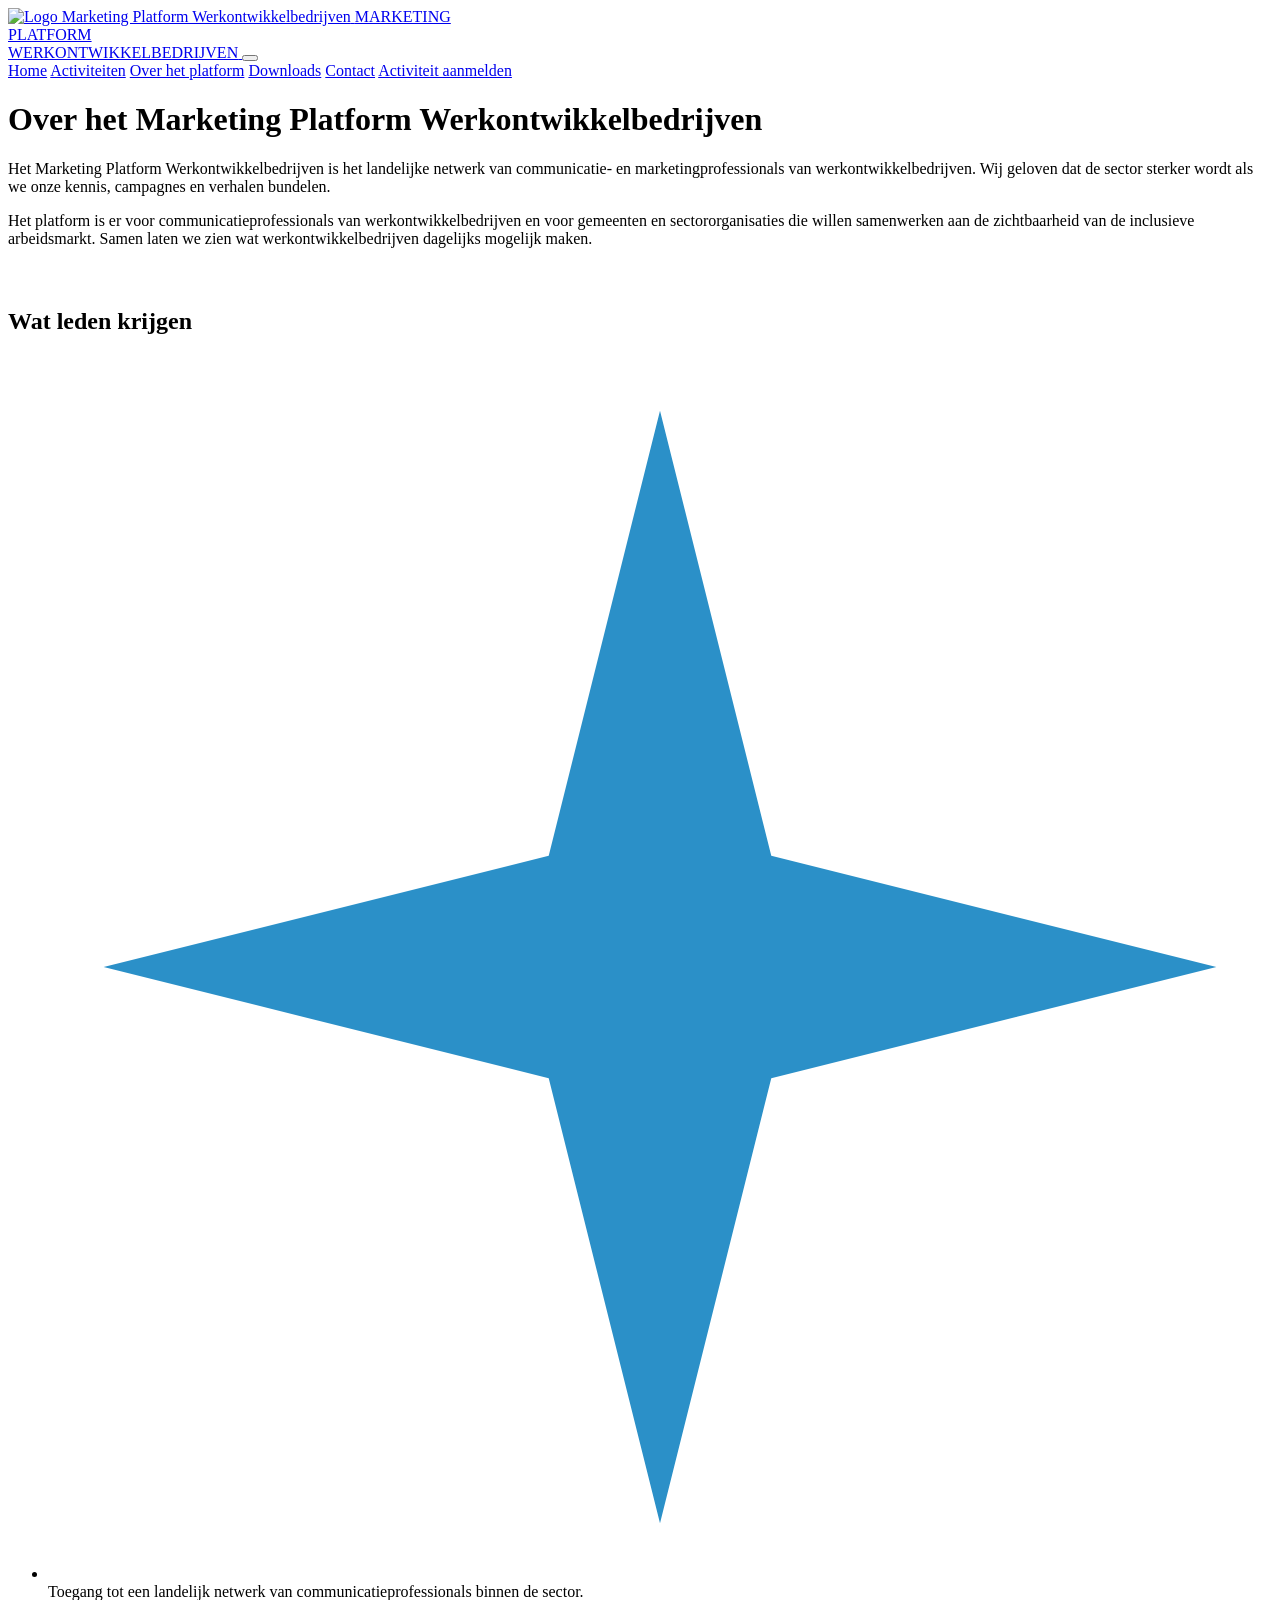
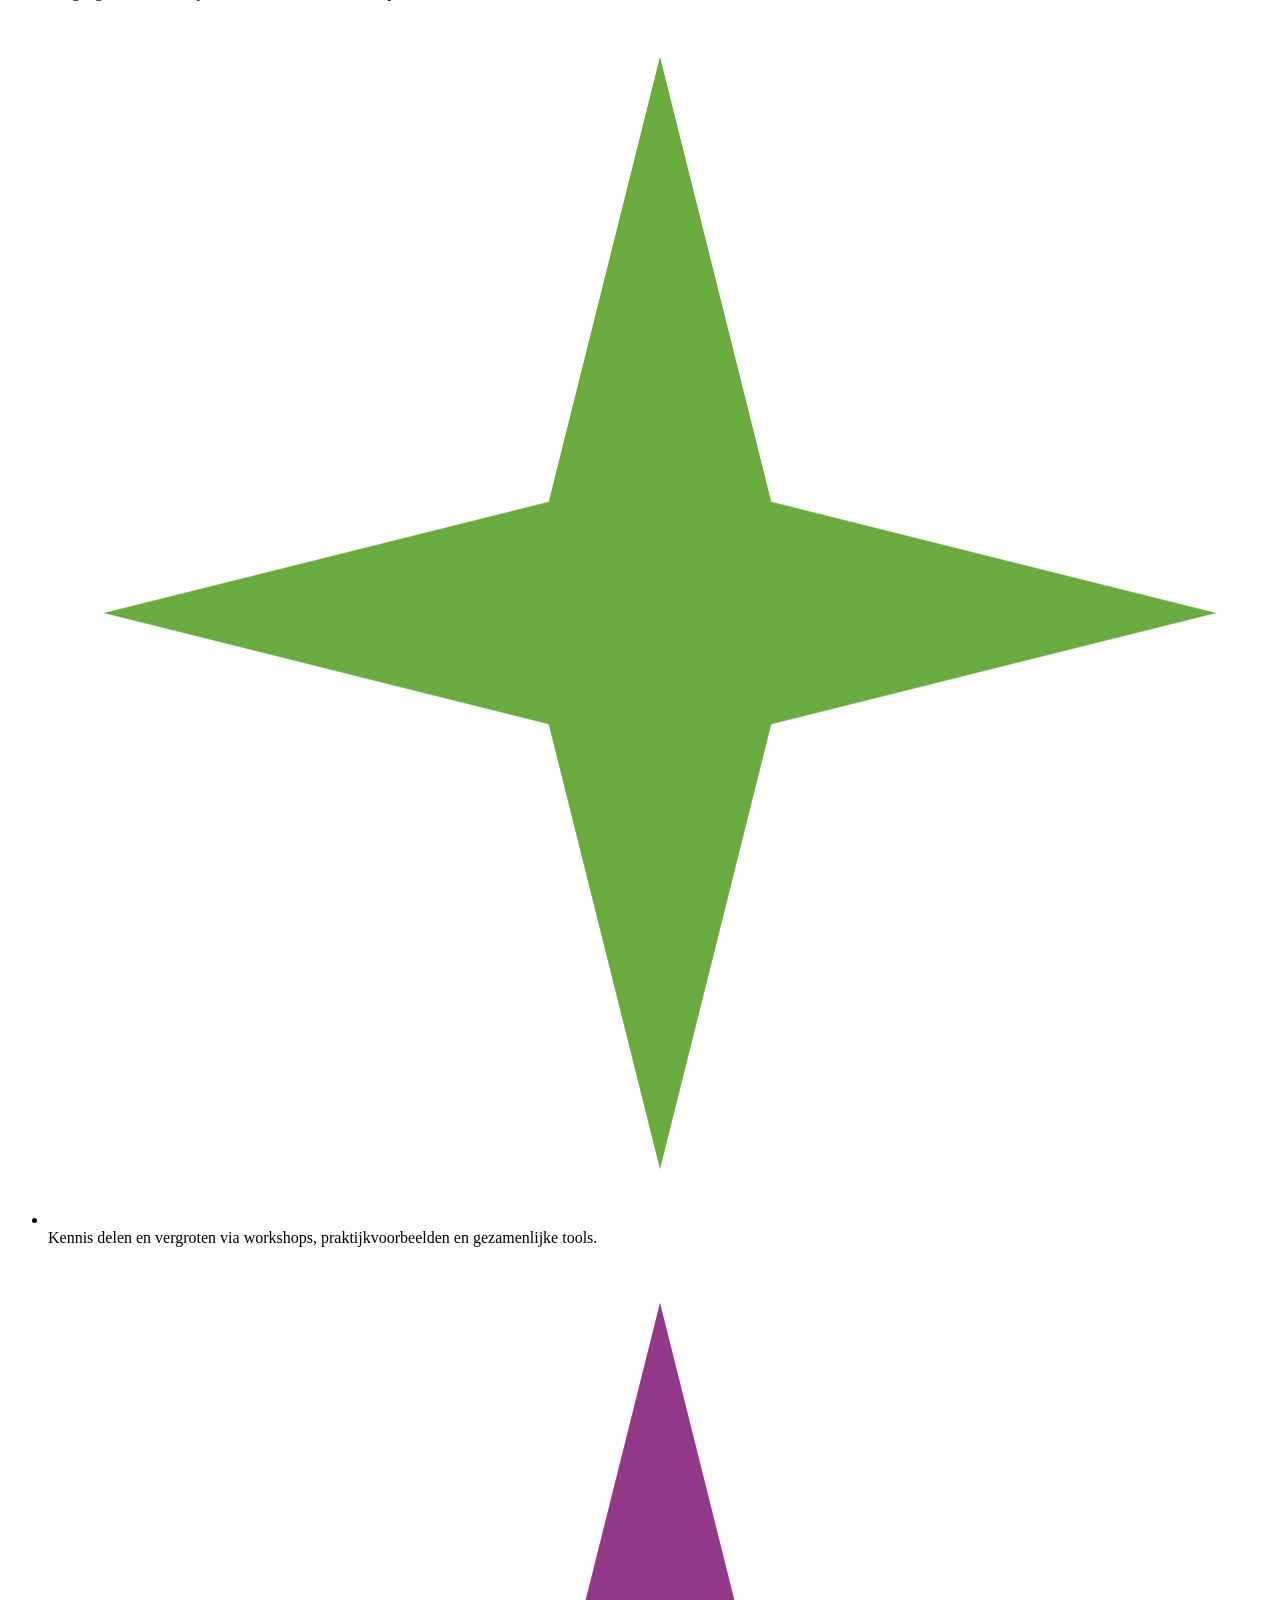
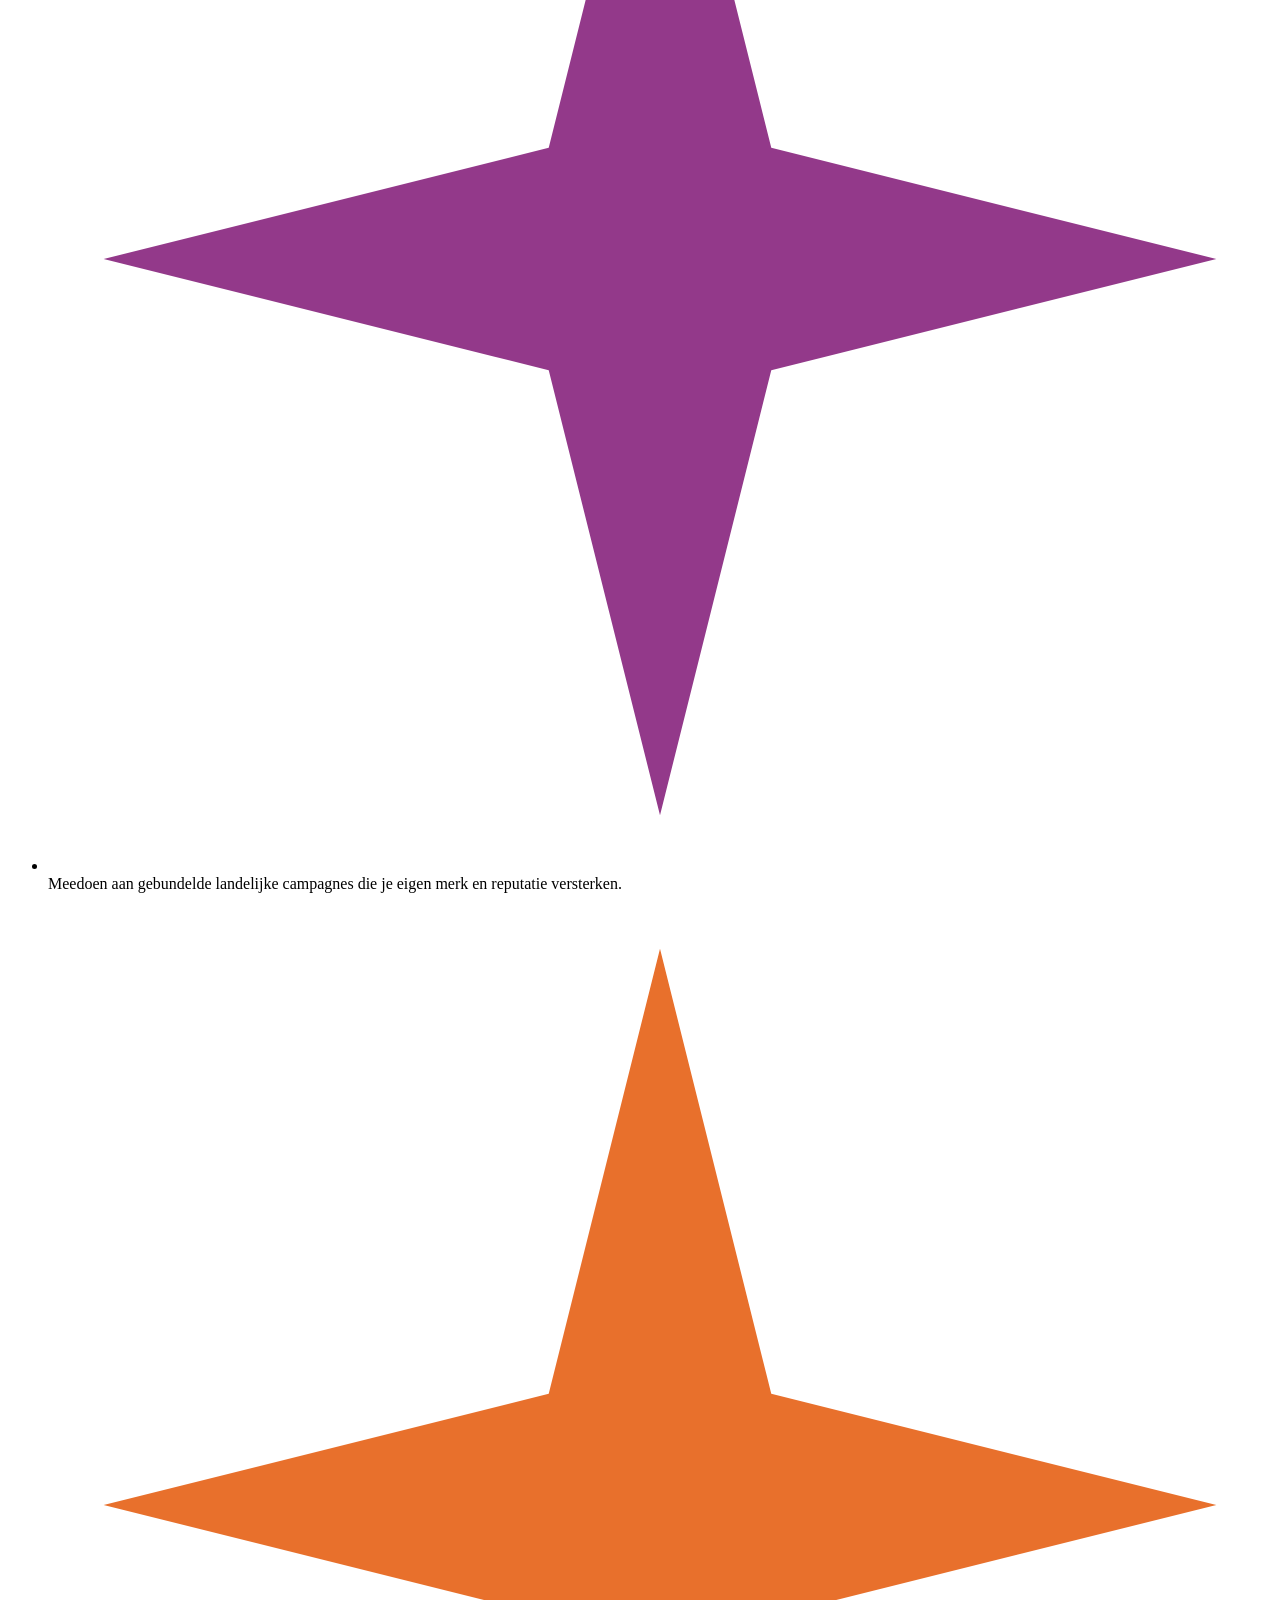
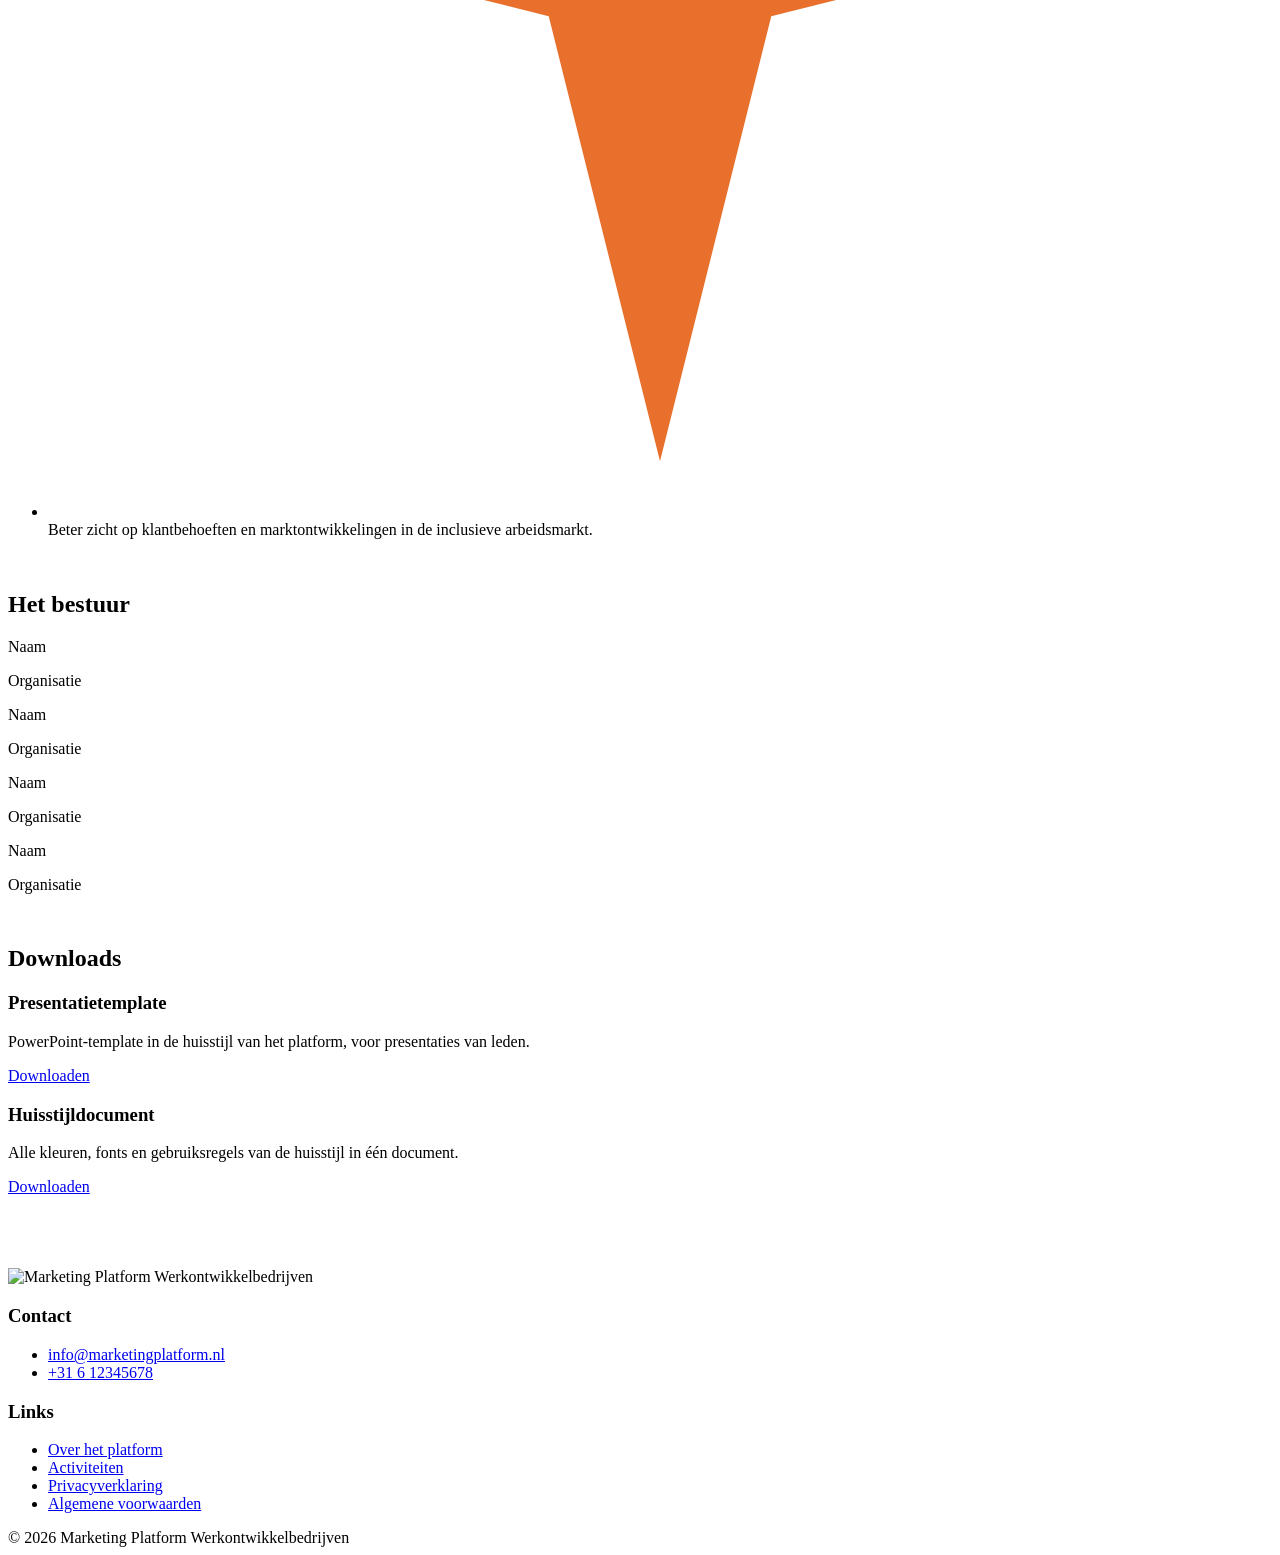
==== over-het-platform.html @ c65a8279 "Add files via upload" ====
<!DOCTYPE html>
<html lang="nl">
<head>
  <meta charset="UTF-8">
  <meta name="viewport" content="width=device-width, initial-scale=1.0">
  <title>Over het platform — Marketing Platform Werkontwikkelbedrijven</title>
  <meta name="description" content="Wat het Marketing Platform Werkontwikkelbedrijven is, wat leden krijgen en wie het bestuur vormt.">
  <link rel="icon" type="image/png" href="assets/logo-icoon.png">
  <link rel="preconnect" href="https://fonts.googleapis.com">
  <link rel="preconnect" href="https://fonts.gstatic.com" crossorigin>
  <link href="https://fonts.googleapis.com/css2?family=Montserrat:wght@500;800&family=Open+Sans:wght@400;600&display=swap" rel="stylesheet">
  <link rel="stylesheet" href="css/stijl.css">
</head>
<body>

<header class="site-header">
  <div class="header-inhoud">
    <a class="logo-link" href="index.html">
      <img src="assets/logo-icoon.png" alt="Logo Marketing Platform Werkontwikkelbedrijven">
      <span class="logo-tekst">
        <span class="regel1">MARKETING<br>PLATFORM</span><br>
        <span class="regel2">WERKONTWIKKELBEDRIJVEN</span>
      </span>
    </a>
    <button class="menu-knop" aria-label="Menu openen" aria-expanded="false" onclick="toggleMenu(this)">
      <span></span><span></span><span></span>
    </button>
    <nav class="hoofdnav" id="hoofdnav" aria-label="Hoofdnavigatie">
      <a href="index.html">Home</a>
      <a href="activiteiten.html">Activiteiten</a>
      <a href="over-het-platform.html" class="actief">Over het platform</a>
      <a href="#downloads">Downloads</a>
      <a href="index.html#lid-worden">Contact</a>
      <a href="activiteiten.html#aanmelden" class="knop knop-primair">Activiteit aanmelden</a>
    </nav>
  </div>
</header>

<main>
  <div class="container">

    <div class="pagina-kop">
      <h1>Over het Marketing Platform Werkontwikkelbedrijven</h1>
    </div>

    <section class="intro-blok">
      <p>Het Marketing Platform Werkontwikkelbedrijven is het landelijke netwerk van communicatie- en marketingprofessionals van werkontwikkelbedrijven. Wij geloven dat de sector sterker wordt als we onze kennis, campagnes en verhalen bundelen.</p>
      <p>Het platform is er voor communicatieprofessionals van werkontwikkelbedrijven en voor gemeenten en sectororganisaties die willen samenwerken aan de zichtbaarheid van de inclusieve arbeidsmarkt. Samen laten we zien wat werkontwikkelbedrijven dagelijks mogelijk maken.</p>
    </section>

    <section class="sectie" style="padding-top: 24px;">
      <h2>Wat leden krijgen</h2>
      <ul class="leden-lijst">
        <li>
          <svg class="ster" viewBox="0 0 22 22" aria-hidden="true"><path d="M11 1 L13 9 L21 11 L13 13 L11 21 L9 13 L1 11 L9 9 Z" fill="#2B90C8"/></svg>
          <span>Toegang tot een landelijk netwerk van communicatieprofessionals binnen de sector.</span>
        </li>
        <li>
          <svg class="ster" viewBox="0 0 22 22" aria-hidden="true"><path d="M11 1 L13 9 L21 11 L13 13 L11 21 L9 13 L1 11 L9 9 Z" fill="#6BAC40"/></svg>
          <span>Kennis delen en vergroten via workshops, praktijkvoorbeelden en gezamenlijke tools.</span>
        </li>
        <li>
          <svg class="ster" viewBox="0 0 22 22" aria-hidden="true"><path d="M11 1 L13 9 L21 11 L13 13 L11 21 L9 13 L1 11 L9 9 Z" fill="#93398A"/></svg>
          <span>Meedoen aan gebundelde landelijke campagnes die je eigen merk en reputatie versterken.</span>
        </li>
        <li>
          <svg class="ster" viewBox="0 0 22 22" aria-hidden="true"><path d="M11 1 L13 9 L21 11 L13 13 L11 21 L9 13 L1 11 L9 9 Z" fill="#E8702C"/></svg>
          <span>Beter zicht op klantbehoeften en marktontwikkelingen in de inclusieve arbeidsmarkt.</span>
        </li>
      </ul>
    </section>

    <section class="sectie" style="padding-top: 16px;">
      <h2>Het bestuur</h2>
      <div class="bestuur-rij">
        <div class="bestuur-kaart">
          <p class="naam">Naam</p>
          <p class="organisatie">Organisatie</p>
        </div>
        <div class="bestuur-kaart">
          <p class="naam">Naam</p>
          <p class="organisatie">Organisatie</p>
        </div>
        <div class="bestuur-kaart">
          <p class="naam">Naam</p>
          <p class="organisatie">Organisatie</p>
        </div>
        <div class="bestuur-kaart">
          <p class="naam">Naam</p>
          <p class="organisatie">Organisatie</p>
        </div>
      </div>
    </section>

    <section class="sectie" id="downloads" style="padding-top: 16px; padding-bottom: 72px;">
      <h2>Downloads</h2>
      <div class="download-rij">
        <div class="download-kaart">
          <h3>Presentatietemplate</h3>
          <p>PowerPoint-template in de huisstijl van het platform, voor presentaties van leden.</p>
          <a class="knop knop-omlijnd" href="#">Downloaden</a>
        </div>
        <div class="download-kaart">
          <h3>Huisstijldocument</h3>
          <p>Alle kleuren, fonts en gebruiksregels van de huisstijl in één document.</p>
          <a class="knop knop-omlijnd" href="#">Downloaden</a>
        </div>
      </div>
    </section>

  </div>
</main>

<footer class="site-footer">
  <div class="container footer-inhoud">
    <div class="footer-logo-chip">
      <img src="assets/logo-volledig.png" alt="Marketing Platform Werkontwikkelbedrijven">
    </div>
    <div>
      <h3>Contact</h3>
      <ul>
        <li><a href="mailto:info@marketingplatform.nl">info@marketingplatform.nl</a></li>
        <li><a href="tel:+31612345678">+31 6 12345678</a></li>
      </ul>
    </div>
    <div>
      <h3>Links</h3>
      <ul>
        <li><a href="over-het-platform.html">Over het platform</a></li>
        <li><a href="activiteiten.html">Activiteiten</a></li>
        <li><a href="#">Privacyverklaring</a></li>
        <li><a href="#">Algemene voorwaarden</a></li>
      </ul>
    </div>
  </div>
  <div class="container footer-onder">
    © 2026 Marketing Platform Werkontwikkelbedrijven
  </div>
</footer>

<script>
function toggleMenu(knop) {
  const nav = document.getElementById('hoofdnav');
  const open = nav.classList.toggle('open');
  knop.setAttribute('aria-expanded', open);
  knop.setAttribute('aria-label', open ? 'Menu sluiten' : 'Menu openen');
}
</script>

</body>
</html>
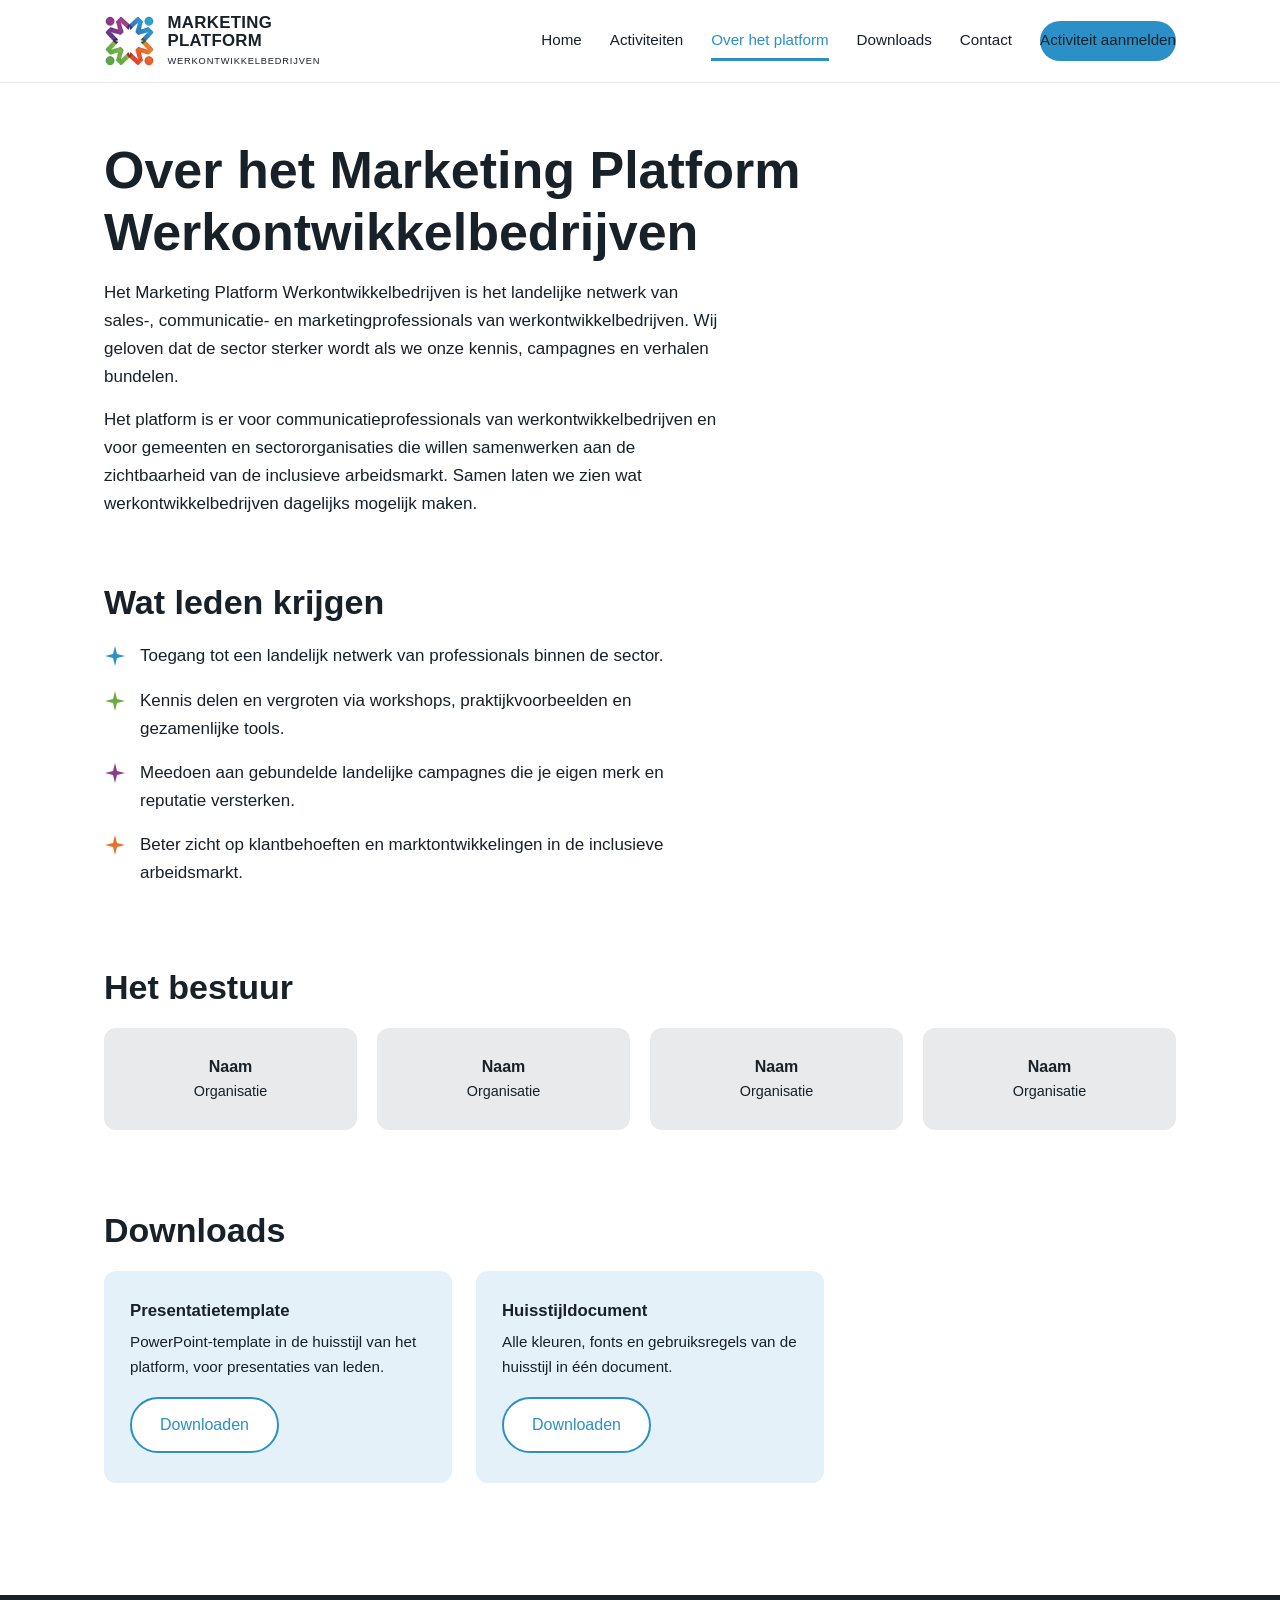
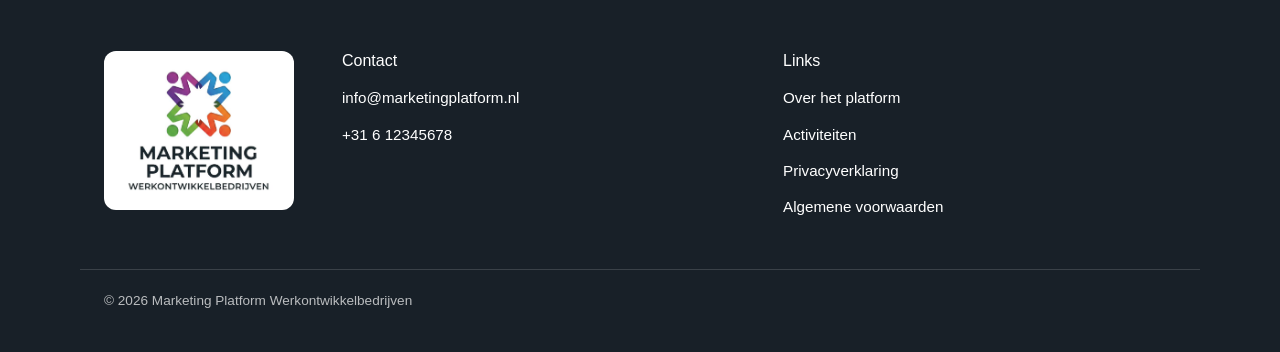
==== commit 30918f8a: "Update description and access details in HTML" ====
--- a/over-het-platform.html
+++ b/over-het-platform.html
@@ -44,7 +44,7 @@
     </div>
 
     <section class="intro-blok">
-      <p>Het Marketing Platform Werkontwikkelbedrijven is het landelijke netwerk van communicatie- en marketingprofessionals van werkontwikkelbedrijven. Wij geloven dat de sector sterker wordt als we onze kennis, campagnes en verhalen bundelen.</p>
+      <p>Het Marketing Platform Werkontwikkelbedrijven is het landelijke netwerk van sales-, communicatie- en marketingprofessionals van werkontwikkelbedrijven. Wij geloven dat de sector sterker wordt als we onze kennis, campagnes en verhalen bundelen.</p>
       <p>Het platform is er voor communicatieprofessionals van werkontwikkelbedrijven en voor gemeenten en sectororganisaties die willen samenwerken aan de zichtbaarheid van de inclusieve arbeidsmarkt. Samen laten we zien wat werkontwikkelbedrijven dagelijks mogelijk maken.</p>
     </section>
 
@@ -53,7 +53,7 @@
       <ul class="leden-lijst">
         <li>
           <svg class="ster" viewBox="0 0 22 22" aria-hidden="true"><path d="M11 1 L13 9 L21 11 L13 13 L11 21 L9 13 L1 11 L9 9 Z" fill="#2B90C8"/></svg>
-          <span>Toegang tot een landelijk netwerk van communicatieprofessionals binnen de sector.</span>
+          <span>Toegang tot een landelijk netwerk van professionals binnen de sector.</span>
         </li>
         <li>
           <svg class="ster" viewBox="0 0 22 22" aria-hidden="true"><path d="M11 1 L13 9 L21 11 L13 13 L11 21 L9 13 L1 11 L9 9 Z" fill="#6BAC40"/></svg>
--- a/css/stijl.css
+++ b/css/stijl.css
@@ -0,0 +1,602 @@
+/* ==========================================================
+   Marketing Platform Werkontwikkelbedrijven
+   Huisstijl v1.0 — juli 2026
+   ========================================================== */
+
+:root {
+  --blauw: #2B90C8;
+  --magenta: #93398A;
+  --groen: #6BAC40;
+  --oranje: #E8702C;
+  --antraciet: #182028;
+
+  --blauw-licht: #E4F1F8;
+  --magenta-licht: #F2E4F0;
+  --groen-licht: #EAF3E0;
+  --oranje-licht: #FCEADF;
+  --neutraal-licht: #E8EAEC;
+
+  --blauw-donker: #23749F;
+
+  --kop: 'Montserrat', sans-serif;
+  --tekst: 'Open Sans', sans-serif;
+
+  --max-breedte: 1120px;
+  --radius: 12px;
+}
+
+* { margin: 0; padding: 0; box-sizing: border-box; }
+
+html { scroll-behavior: smooth; }
+
+body {
+  font-family: var(--tekst);
+  font-size: 17px;
+  line-height: 1.65;
+  color: var(--antraciet);
+  background: #fff;
+}
+
+h1, h2, h3 {
+  font-family: var(--kop);
+  font-weight: 800;
+  line-height: 1.2;
+  color: var(--antraciet);
+}
+
+h1 { font-size: clamp(2rem, 5vw, 3.25rem); }
+h2 { font-size: clamp(1.5rem, 3vw, 2.125rem); margin-bottom: 1.25rem; }
+h3 { font-size: 1.2rem; font-weight: 800; }
+
+p { max-width: 65ch; }
+
+a { color: var(--blauw); }
+
+img { max-width: 100%; display: block; }
+
+.container {
+  max-width: var(--max-breedte);
+  margin: 0 auto;
+  padding: 0 24px;
+}
+
+/* ---------- Knoppen ---------- */
+.knop {
+  display: inline-block;
+  font-family: var(--kop);
+  font-weight: 500;
+  font-size: 1rem;
+  text-decoration: none;
+  padding: 13px 28px;
+  border-radius: 999px;
+  transition: background .15s ease, transform .15s ease;
+}
+
+.knop-primair {
+  background: var(--blauw);
+  color: #fff;
+}
+
+.knop-primair:hover { background: var(--blauw-donker); }
+.knop-primair:focus-visible { outline: 3px solid var(--antraciet); outline-offset: 2px; }
+
+.knop-omlijnd {
+  border: 2px solid var(--blauw);
+  color: var(--blauw);
+  background: #fff;
+}
+
+.knop-omlijnd:hover { background: var(--blauw-licht); }
+
+/* ---------- Header ---------- */
+.site-header {
+  position: sticky;
+  top: 0;
+  z-index: 50;
+  background: #fff;
+  border-bottom: 1px solid var(--neutraal-licht);
+}
+
+.header-inhoud {
+  display: flex;
+  align-items: center;
+  justify-content: space-between;
+  gap: 24px;
+  padding: 14px 24px;
+  max-width: var(--max-breedte);
+  margin: 0 auto;
+}
+
+.logo-link {
+  display: flex;
+  align-items: center;
+  gap: 12px;
+  text-decoration: none;
+  color: var(--antraciet);
+}
+
+.logo-link img { height: 52px; width: auto; }
+
+.logo-tekst {
+  font-family: var(--kop);
+  line-height: 1.05;
+}
+
+.logo-tekst .regel1 {
+  font-weight: 800;
+  font-size: 1.05rem;
+  letter-spacing: .02em;
+}
+
+.logo-tekst .regel2 {
+  font-weight: 500;
+  font-size: .58rem;
+  letter-spacing: .09em;
+}
+
+.hoofdnav {
+  display: flex;
+  align-items: center;
+  gap: 28px;
+}
+
+.hoofdnav a {
+  font-family: var(--kop);
+  font-weight: 500;
+  font-size: .95rem;
+  text-decoration: none;
+  color: var(--antraciet);
+  padding: 6px 0;
+  border-bottom: 3px solid transparent;
+}
+
+.hoofdnav a:hover { color: var(--blauw); }
+
+.hoofdnav a.actief {
+  color: var(--blauw);
+  border-bottom-color: var(--blauw);
+}
+
+.menu-knop {
+  display: none;
+  background: none;
+  border: none;
+  cursor: pointer;
+  padding: 8px;
+}
+
+.menu-knop span {
+  display: block;
+  width: 26px;
+  height: 3px;
+  background: var(--antraciet);
+  margin: 5px 0;
+  border-radius: 2px;
+}
+
+/* ---------- Hero ---------- */
+.hero {
+  position: relative;
+  padding: 88px 0 72px;
+  text-align: center;
+  overflow: hidden;
+}
+
+.hero .ster-markering {
+  position: absolute;
+  top: -60px;
+  right: -80px;
+  width: 320px;
+  height: 320px;
+  opacity: .5;
+  pointer-events: none;
+}
+
+.hero p.subregel {
+  margin: 18px auto 32px;
+  font-size: 1.15rem;
+  max-width: 46ch;
+}
+
+/* ---------- Secties ---------- */
+.sectie { padding: 64px 0; }
+
+.sectie-kop {
+  display: flex;
+  align-items: baseline;
+  justify-content: space-between;
+  gap: 16px;
+  flex-wrap: wrap;
+  margin-bottom: 1.5rem;
+}
+
+.sectie-kop h2 { margin-bottom: 0; }
+
+.alles-link {
+  font-family: var(--kop);
+  font-weight: 500;
+  font-size: .95rem;
+  text-decoration: none;
+}
+
+.alles-link:hover { text-decoration: underline; }
+
+/* ---------- Activiteitenkaarten (home) ---------- */
+.kaarten-rij {
+  display: grid;
+  grid-template-columns: repeat(3, 1fr);
+  gap: 24px;
+}
+
+.activiteit-kaart {
+  border-radius: var(--radius);
+  padding: 26px 24px;
+  display: flex;
+  flex-direction: column;
+  gap: 10px;
+  text-decoration: none;
+  color: var(--antraciet);
+  transition: transform .15s ease;
+}
+
+.activiteit-kaart:hover { transform: translateY(-3px); }
+
+.activiteit-kaart .datum {
+  font-family: var(--kop);
+  font-weight: 800;
+  font-size: .95rem;
+}
+
+.activiteit-kaart h3 { font-size: 1.15rem; }
+
+.activiteit-kaart .locatie { font-size: .95rem; }
+
+/* Lichte tint per categorie, één accentkleur per blok */
+.kaart-magenta { background: var(--magenta-licht); }
+.kaart-magenta .datum { color: var(--magenta); }
+.kaart-groen { background: var(--groen-licht); }
+.kaart-groen .datum { color: var(--groen); }
+.kaart-oranje { background: var(--oranje-licht); }
+.kaart-oranje .datum { color: var(--oranje); }
+.kaart-blauw { background: var(--blauw-licht); }
+.kaart-blauw .datum { color: var(--blauw); }
+
+/* ---------- Categorielabels ---------- */
+.label {
+  display: inline-block;
+  align-self: flex-start;
+  font-family: var(--kop);
+  font-weight: 500;
+  font-size: .78rem;
+  letter-spacing: .03em;
+  color: #fff;
+  padding: 4px 14px;
+  border-radius: 999px;
+}
+
+.label-magenta { background: var(--magenta); }
+.label-groen { background: var(--groen); }
+.label-oranje { background: var(--oranje); }
+.label-blauw { background: var(--blauw); }
+
+/* ---------- Wat het platform doet ---------- */
+.kolommen-drie {
+  display: grid;
+  grid-template-columns: repeat(3, 1fr);
+  gap: 24px;
+}
+
+.pijler {
+  border-radius: var(--radius);
+  padding: 30px 26px;
+}
+
+.pijler h3 { margin-bottom: .5rem; }
+
+.pijler p { font-size: .98rem; }
+
+.pijler .icoon {
+  width: 44px;
+  height: 44px;
+  margin-bottom: 16px;
+}
+
+.pijler-groen { background: var(--groen-licht); }
+.pijler-magenta { background: var(--magenta-licht); }
+.pijler-oranje { background: var(--oranje-licht); }
+
+/* ---------- Lid worden ---------- */
+.lid-worden {
+  background: var(--blauw-licht);
+  border-radius: var(--radius);
+  padding: 48px 40px;
+  display: flex;
+  align-items: center;
+  justify-content: space-between;
+  gap: 32px;
+  flex-wrap: wrap;
+}
+
+.lid-worden h2 { margin-bottom: .5rem; }
+
+/* ---------- Kalenderpagina ---------- */
+.pagina-kop {
+  padding: 56px 0 8px;
+}
+
+.pagina-kop .intro {
+  margin-top: 14px;
+  font-size: 1.1rem;
+}
+
+.kalender-acties {
+  display: flex;
+  align-items: center;
+  justify-content: space-between;
+  gap: 20px;
+  flex-wrap: wrap;
+  margin: 28px 0 20px;
+}
+
+.filterbalk {
+  display: flex;
+  gap: 10px;
+  flex-wrap: wrap;
+}
+
+.filter {
+  font-family: var(--kop);
+  font-weight: 500;
+  font-size: .9rem;
+  border: 2px solid var(--neutraal-licht);
+  background: #fff;
+  color: var(--antraciet);
+  padding: 8px 18px;
+  border-radius: 999px;
+  cursor: pointer;
+  transition: all .15s ease;
+}
+
+.filter:hover { border-color: currentColor; }
+
+.filter[data-cat="alle"].actief { background: var(--antraciet); border-color: var(--antraciet); color: #fff; }
+.filter[data-cat="bijeenkomsten"].actief { background: var(--magenta); border-color: var(--magenta); color: #fff; }
+.filter[data-cat="workshops"].actief { background: var(--groen); border-color: var(--groen); color: #fff; }
+.filter[data-cat="deadlines"].actief { background: var(--oranje); border-color: var(--oranje); color: #fff; }
+.filter[data-cat="algemeen"].actief { background: var(--blauw); border-color: var(--blauw); color: #fff; }
+
+.kalender-lijst {
+  display: flex;
+  flex-direction: column;
+  gap: 18px;
+  padding-bottom: 72px;
+}
+
+.kalender-item {
+  display: grid;
+  grid-template-columns: 110px 1fr auto;
+  gap: 26px;
+  align-items: center;
+  border-radius: var(--radius);
+  padding: 24px 28px 24px 24px;
+}
+
+.kalender-item .datumblok {
+  border-radius: 10px;
+  color: #fff;
+  text-align: center;
+  padding: 16px 8px;
+  font-family: var(--kop);
+}
+
+.kalender-item .datumblok .dag {
+  display: block;
+  font-weight: 800;
+  font-size: 2.1rem;
+  line-height: 1;
+}
+
+.kalender-item .datumblok .maand {
+  display: block;
+  font-weight: 500;
+  font-size: .85rem;
+  margin-top: 4px;
+}
+
+.kalender-item h3 { margin-bottom: 4px; }
+
+.kalender-item .omschrijving { font-size: .98rem; margin-bottom: 6px; }
+
+.kalender-item .meta {
+  font-size: .9rem;
+  font-family: var(--kop);
+  font-weight: 500;
+}
+
+.kalender-item .meta span + span::before {
+  content: "·";
+  margin: 0 8px;
+}
+
+.item-magenta { background: var(--magenta-licht); }
+.item-magenta .datumblok { background: var(--magenta); }
+.item-groen { background: var(--groen-licht); }
+.item-groen .datumblok { background: var(--groen); }
+.item-oranje { background: var(--oranje-licht); }
+.item-oranje .datumblok { background: var(--oranje); }
+.item-blauw { background: var(--blauw-licht); }
+.item-blauw .datumblok { background: var(--blauw); }
+
+.kalender-item.verborgen { display: none; }
+
+/* ---------- Over het platform ---------- */
+.intro-blok { padding: 8px 0 40px; }
+
+.intro-blok p + p { margin-top: 14px; }
+
+.leden-lijst {
+  list-style: none;
+  display: flex;
+  flex-direction: column;
+  gap: 16px;
+  max-width: 62ch;
+}
+
+.leden-lijst li {
+  display: flex;
+  gap: 14px;
+  align-items: flex-start;
+}
+
+.leden-lijst .ster {
+  flex: none;
+  width: 22px;
+  height: 22px;
+  margin-top: 3px;
+}
+
+.bestuur-rij {
+  display: grid;
+  grid-template-columns: repeat(4, 1fr);
+  gap: 20px;
+}
+
+.bestuur-kaart {
+  background: var(--neutraal-licht);
+  border-radius: var(--radius);
+  padding: 26px 20px;
+  text-align: center;
+}
+
+.bestuur-kaart .naam {
+  font-family: var(--kop);
+  font-weight: 800;
+  font-size: 1rem;
+}
+
+.bestuur-kaart .organisatie { font-size: .9rem; }
+
+.download-rij {
+  display: grid;
+  grid-template-columns: repeat(2, 1fr);
+  gap: 24px;
+  max-width: 720px;
+}
+
+.download-kaart {
+  background: var(--blauw-licht);
+  border-radius: var(--radius);
+  padding: 30px 26px;
+  display: flex;
+  flex-direction: column;
+  gap: 8px;
+  align-items: flex-start;
+}
+
+.download-kaart h3 { font-size: 1.05rem; }
+
+.download-kaart p { font-size: .95rem; margin-bottom: 10px; }
+
+/* ---------- Footer ---------- */
+.site-footer {
+  background: var(--antraciet);
+  color: #fff;
+  padding: 56px 0 40px;
+  margin-top: 40px;
+}
+
+.footer-inhoud {
+  display: grid;
+  grid-template-columns: auto 1fr 1fr;
+  gap: 48px;
+  align-items: start;
+}
+
+.footer-logo-chip {
+  background: #fff;
+  border-radius: var(--radius);
+  padding: 16px 20px;
+  display: inline-block;
+}
+
+.footer-logo-chip img { width: 150px; }
+
+.site-footer h3 {
+  color: #fff;
+  font-size: 1rem;
+  font-weight: 500;
+  margin-bottom: 14px;
+}
+
+.site-footer ul { list-style: none; }
+
+.site-footer li { margin-bottom: 8px; }
+
+.site-footer a {
+  color: #fff;
+  text-decoration: none;
+  font-size: .95rem;
+}
+
+.site-footer a:hover { text-decoration: underline; }
+
+.footer-onder {
+  margin-top: 40px;
+  padding-top: 20px;
+  border-top: 1px solid rgba(255,255,255,.15);
+  font-size: .85rem;
+  color: rgba(255,255,255,.7);
+}
+
+/* ---------- Toegankelijkheid ---------- */
+a:focus-visible, button:focus-visible {
+  outline: 3px solid var(--blauw);
+  outline-offset: 2px;
+}
+
+@media (prefers-reduced-motion: reduce) {
+  html { scroll-behavior: auto; }
+  * { transition: none !important; }
+}
+
+/* ---------- Responsive ---------- */
+@media (max-width: 900px) {
+  .kaarten-rij, .kolommen-drie { grid-template-columns: 1fr; }
+  .bestuur-rij { grid-template-columns: repeat(2, 1fr); }
+  .download-rij { grid-template-columns: 1fr; }
+
+  .menu-knop { display: block; }
+
+  .hoofdnav {
+    display: none;
+    position: absolute;
+    top: 100%;
+    left: 0;
+    right: 0;
+    background: #fff;
+    flex-direction: column;
+    align-items: flex-start;
+    gap: 4px;
+    padding: 16px 24px 24px;
+    border-bottom: 1px solid var(--neutraal-licht);
+    box-shadow: 0 12px 24px rgba(24,32,40,.08);
+  }
+
+  .hoofdnav.open { display: flex; }
+
+  .hoofdnav a { padding: 10px 0; font-size: 1.05rem; }
+
+  .hoofdnav .knop { margin-top: 10px; }
+
+  .kalender-item {
+    grid-template-columns: 84px 1fr;
+  }
+
+  .kalender-item .label { grid-column: 2; justify-self: start; }
+
+  .footer-inhoud { grid-template-columns: 1fr; gap: 32px; }
+
+  .hero { padding: 56px 0 48px; }
+
+  .hero .ster-markering { width: 200px; height: 200px; top: -40px; right: -60px; }
+}
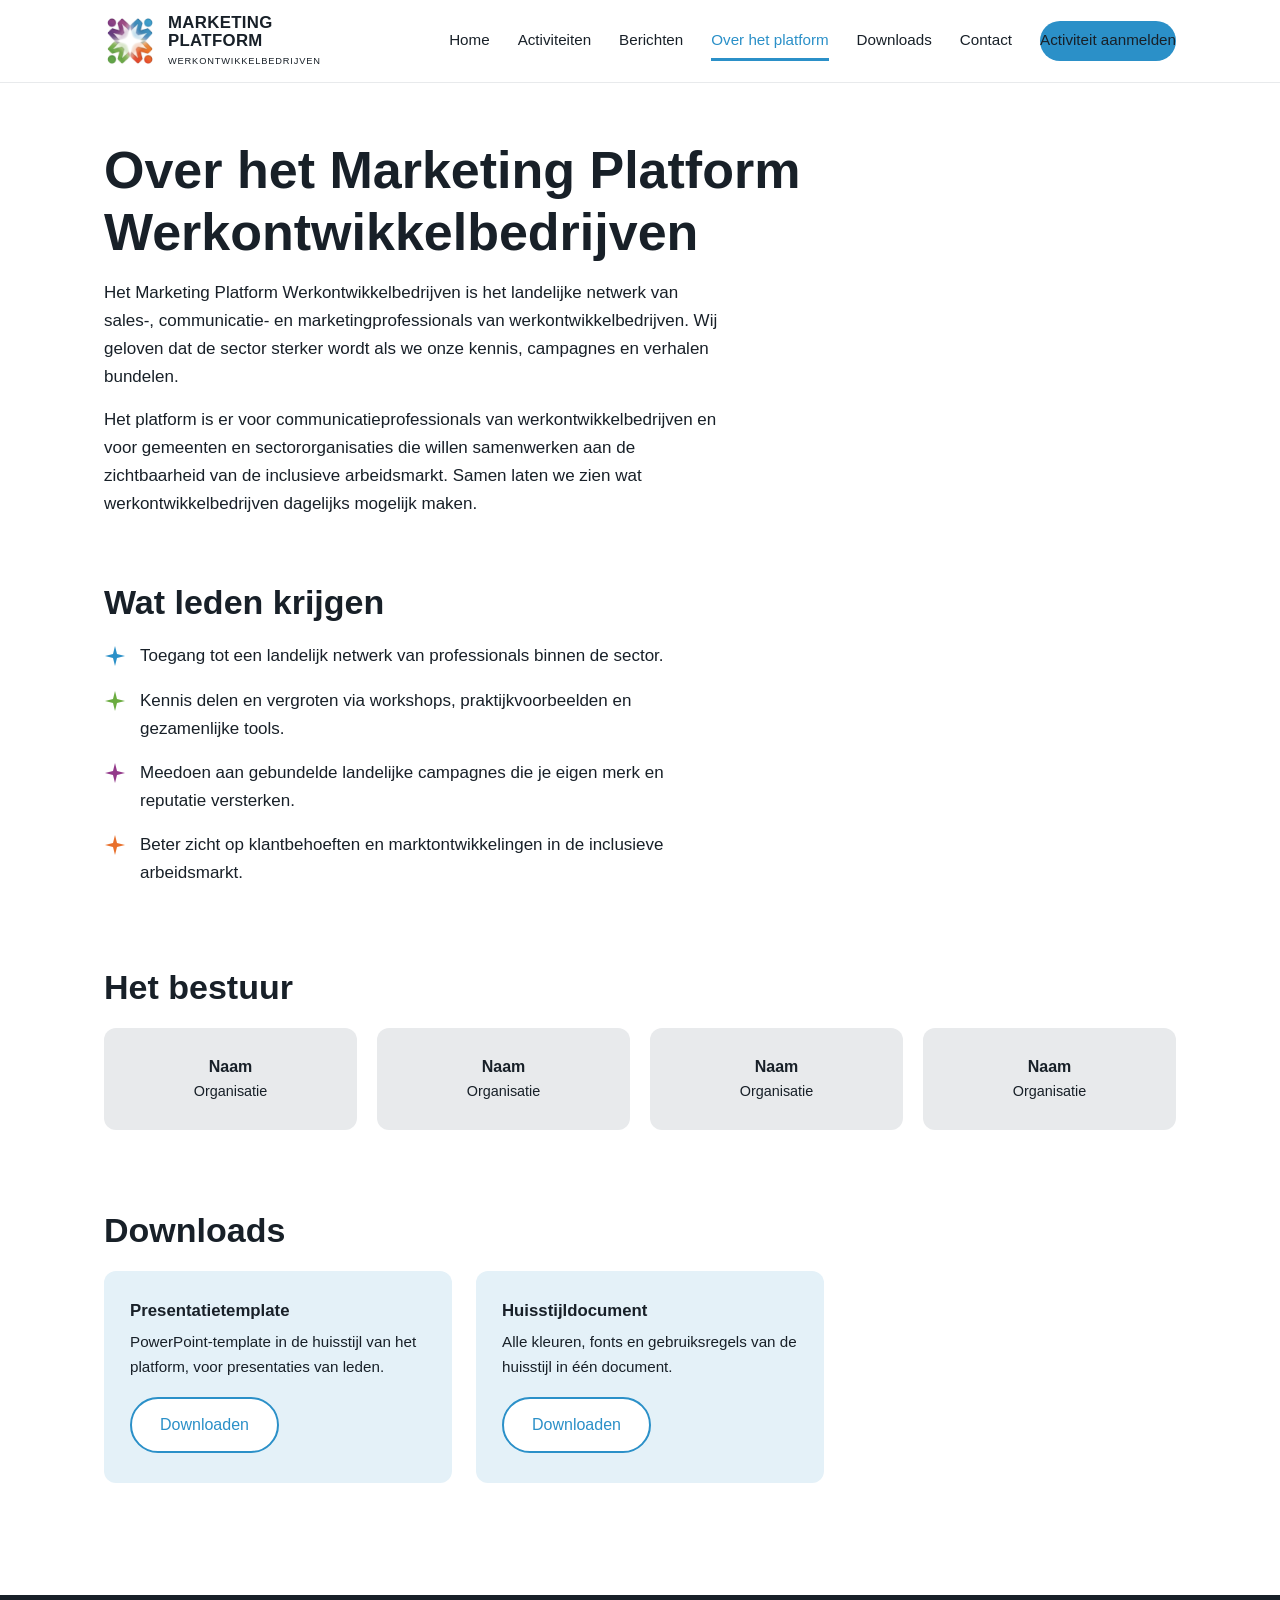
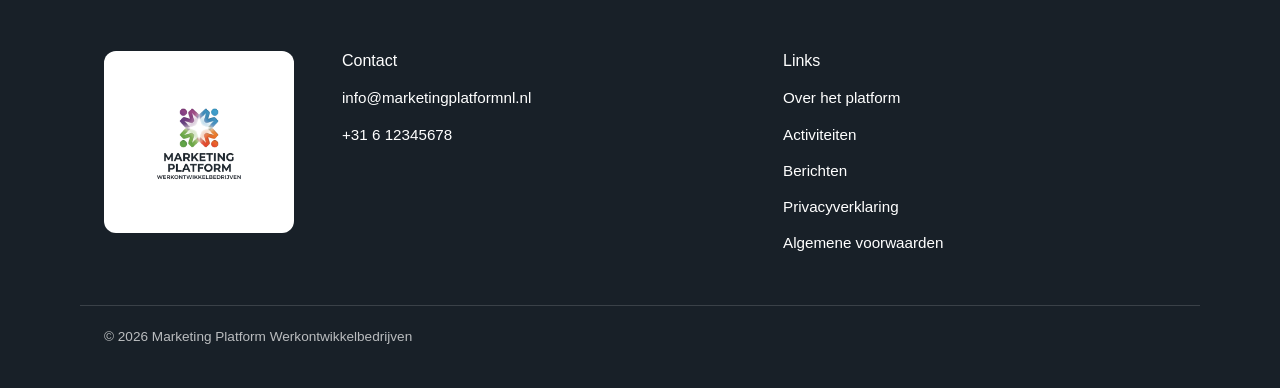
==== commit b83e95fa: "Kalender uit databestand, berichtenpagina, e-mailadres gecorrigeerd" ====
--- a/over-het-platform.html
+++ b/over-het-platform.html
@@ -28,6 +28,7 @@
     <nav class="hoofdnav" id="hoofdnav" aria-label="Hoofdnavigatie">
       <a href="index.html">Home</a>
       <a href="activiteiten.html">Activiteiten</a>
+      <a href="berichten.html">Berichten</a>
       <a href="over-het-platform.html" class="actief">Over het platform</a>
       <a href="#downloads">Downloads</a>
       <a href="index.html#lid-worden">Contact</a>
@@ -119,7 +120,7 @@
     <div>
       <h3>Contact</h3>
       <ul>
-        <li><a href="mailto:info@marketingplatform.nl">info@marketingplatform.nl</a></li>
+        <li><a href="mailto:info@marketingplatformnl.nl">info@marketingplatformnl.nl</a></li>
         <li><a href="tel:+31612345678">+31 6 12345678</a></li>
       </ul>
     </div>
@@ -128,6 +129,7 @@
       <ul>
         <li><a href="over-het-platform.html">Over het platform</a></li>
         <li><a href="activiteiten.html">Activiteiten</a></li>
+        <li><a href="berichten.html">Berichten</a></li>
         <li><a href="#">Privacyverklaring</a></li>
         <li><a href="#">Algemene voorwaarden</a></li>
       </ul>
--- a/css/stijl.css
+++ b/css/stijl.css
@@ -69,6 +69,7 @@
   text-decoration: none;
   padding: 13px 28px;
   border-radius: 999px;
+  white-space: nowrap;
   transition: background .15s ease, transform .15s ease;
 }
 
@@ -428,6 +429,17 @@
 .item-blauw .datumblok { background: var(--blauw); }
 
 .kalender-item.verborgen { display: none; }
+
+/* Optionele verwijzing bij een activiteit, alleen zichtbaar als aanmeldlink is gevuld */
+.kalender-item .kaart-link {
+  display: inline-block;
+  margin-top: 8px;
+  font-family: var(--kop);
+  font-weight: 500;
+  font-size: .92rem;
+  color: var(--blauw-donker);
+}
+.kalender-item .kaart-link:hover { text-decoration: underline; }
 
 /* ---------- Over het platform ---------- */
 .intro-blok { padding: 8px 0 40px; }
@@ -600,3 +612,74 @@
 
   .hero .ster-markering { width: 200px; height: 200px; top: -40px; right: -60px; }
 }
+
+/* ---------- Berichten uit de sector ---------- */
+.berichten-lijst {
+  display: grid;
+  grid-template-columns: repeat(2, 1fr);
+  gap: 22px;
+  padding-bottom: 40px;
+}
+
+.bericht-kaart {
+  background: var(--oranje-licht);
+  border-radius: var(--radius);
+  padding: 26px 28px;
+  display: flex;
+  flex-direction: column;
+  gap: 8px;
+}
+
+.bericht-kop {
+  display: flex;
+  align-items: center;
+  justify-content: space-between;
+  gap: 12px;
+}
+
+.bericht-datum {
+  font-family: var(--kop);
+  font-weight: 500;
+  font-size: .85rem;
+  color: var(--oranje);
+  white-space: nowrap;
+}
+
+.bericht-kaart h3 { font-size: 1.15rem; }
+
+.bericht-kaart h3 a {
+  color: var(--antraciet);
+  text-decoration: none;
+}
+
+.bericht-kaart h3 a:hover { text-decoration: underline; }
+
+.bericht-kaart .omschrijving { font-size: .98rem; }
+
+.bericht-herkomst {
+  margin-top: auto;
+  font-family: var(--kop);
+  font-weight: 500;
+  font-size: .85rem;
+  color: var(--oranje);
+}
+
+.bericht-kaart.verborgen { display: none; }
+
+.bronfilter .filter.actief {
+  background: var(--oranje);
+  border-color: var(--oranje);
+  color: #fff;
+}
+
+.bron-toelichting {
+  background: var(--neutraal-licht);
+  border-radius: var(--radius);
+  padding: 22px 26px;
+  font-size: .98rem;
+  margin-bottom: 56px;
+}
+
+@media (max-width: 760px) {
+  .berichten-lijst { grid-template-columns: 1fr; }
+}
